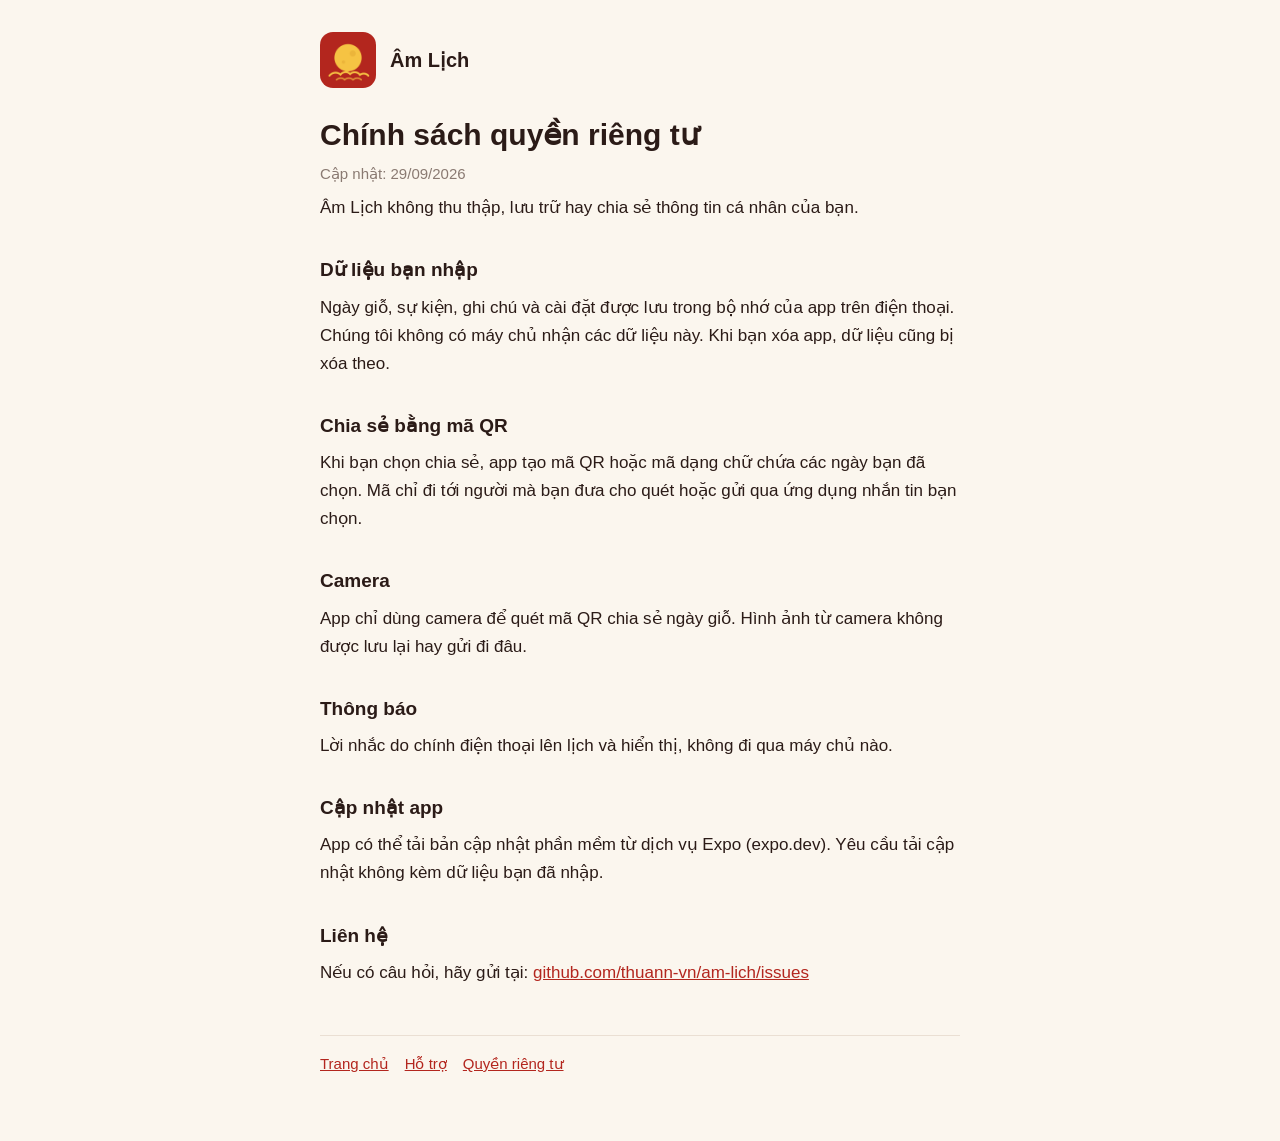
==== privacy.html @ d50131b9 "Trang hỗ trợ và chính sách quyền riêng tư của Âm Lịch Co-Authored-By: Claude Opus 5.5 <noreply@anthr" ====
<!doctype html>
<html lang="vi">
<head>
<meta charset="utf-8">
<meta name="viewport" content="width=device-width, initial-scale=1">
<title>Chính sách quyền riêng tư: Âm Lịch</title>
<link rel="icon" href="icon.png">
<link rel="stylesheet" href="style.css">
</head>
<body>
<main>
<header><img src="icon.png" alt=""><a href="./">Âm Lịch</a></header>
<h1>Chính sách quyền riêng tư</h1>
<p class="muted">Cập nhật: 29/09/2026</p>
<p>Âm Lịch không thu thập, lưu trữ hay chia sẻ thông tin cá nhân của bạn.</p>

<h2>Dữ liệu bạn nhập</h2>
<p>Ngày giỗ, sự kiện, ghi chú và cài đặt được lưu trong bộ nhớ của app trên điện thoại. Chúng tôi không có máy chủ nhận các dữ liệu này. Khi bạn xóa app, dữ liệu cũng bị xóa theo.</p>

<h2>Chia sẻ bằng mã QR</h2>
<p>Khi bạn chọn chia sẻ, app tạo mã QR hoặc mã dạng chữ chứa các ngày bạn đã chọn. Mã chỉ đi tới người mà bạn đưa cho quét hoặc gửi qua ứng dụng nhắn tin bạn chọn.</p>

<h2>Camera</h2>
<p>App chỉ dùng camera để quét mã QR chia sẻ ngày giỗ. Hình ảnh từ camera không được lưu lại hay gửi đi đâu.</p>

<h2>Thông báo</h2>
<p>Lời nhắc do chính điện thoại lên lịch và hiển thị, không đi qua máy chủ nào.</p>

<h2>Cập nhật app</h2>
<p>App có thể tải bản cập nhật phần mềm từ dịch vụ Expo (expo.dev). Yêu cầu tải cập nhật không kèm dữ liệu bạn đã nhập.</p>

<h2>Liên hệ</h2>
<p>Nếu có câu hỏi, hãy gửi tại: <a href="https://github.com/thuann-vn/am-lich/issues">github.com/thuann-vn/am-lich/issues</a></p>
<footer><a href="./">Trang chủ</a><a href="support.html">Hỗ trợ</a><a href="privacy.html">Quyền riêng tư</a></footer>
</main>
</body>
</html>
---- style.css ----
:root { --bg: #FBF6EE; --card: #FFFFFF; --primary: #B3261E; --text: #2B1B17; --muted: #8A7A72; --border: #EADFD3; }
* { box-sizing: border-box; }
body {
  margin: 0; background: var(--bg); color: var(--text);
  font: 17px/1.65 -apple-system, BlinkMacSystemFont, "Segoe UI", Roboto, "Helvetica Neue", Arial, sans-serif;
}
main { max-width: 680px; margin: 0 auto; padding: 32px 20px 64px; }
header { display: flex; align-items: center; gap: 14px; margin-bottom: 28px; }
header img { width: 56px; height: 56px; border-radius: 13px; }
header a { color: var(--text); text-decoration: none; font-weight: 700; font-size: 20px; }
h1 { font-size: 30px; line-height: 1.25; margin: 0 0 6px; }
h2 { font-size: 19px; margin: 32px 0 6px; }
p { margin: 8px 0; }
a { color: var(--primary); }
.muted { color: var(--muted); font-size: 15px; }
.card { background: var(--card); border: 1px solid var(--border); border-radius: 20px; padding: 6px 20px 14px; margin-top: 20px; }
.links { display: flex; gap: 12px; flex-wrap: wrap; margin-top: 24px; }
.links a { background: var(--primary); color: #fff; text-decoration: none; font-weight: 600; padding: 12px 20px; border-radius: 14px; }
.links a.ghost { background: #FBE9E7; color: var(--primary); }
footer { margin-top: 48px; padding-top: 16px; border-top: 1px solid var(--border); font-size: 15px; color: var(--muted); }
footer a { margin-right: 16px; }
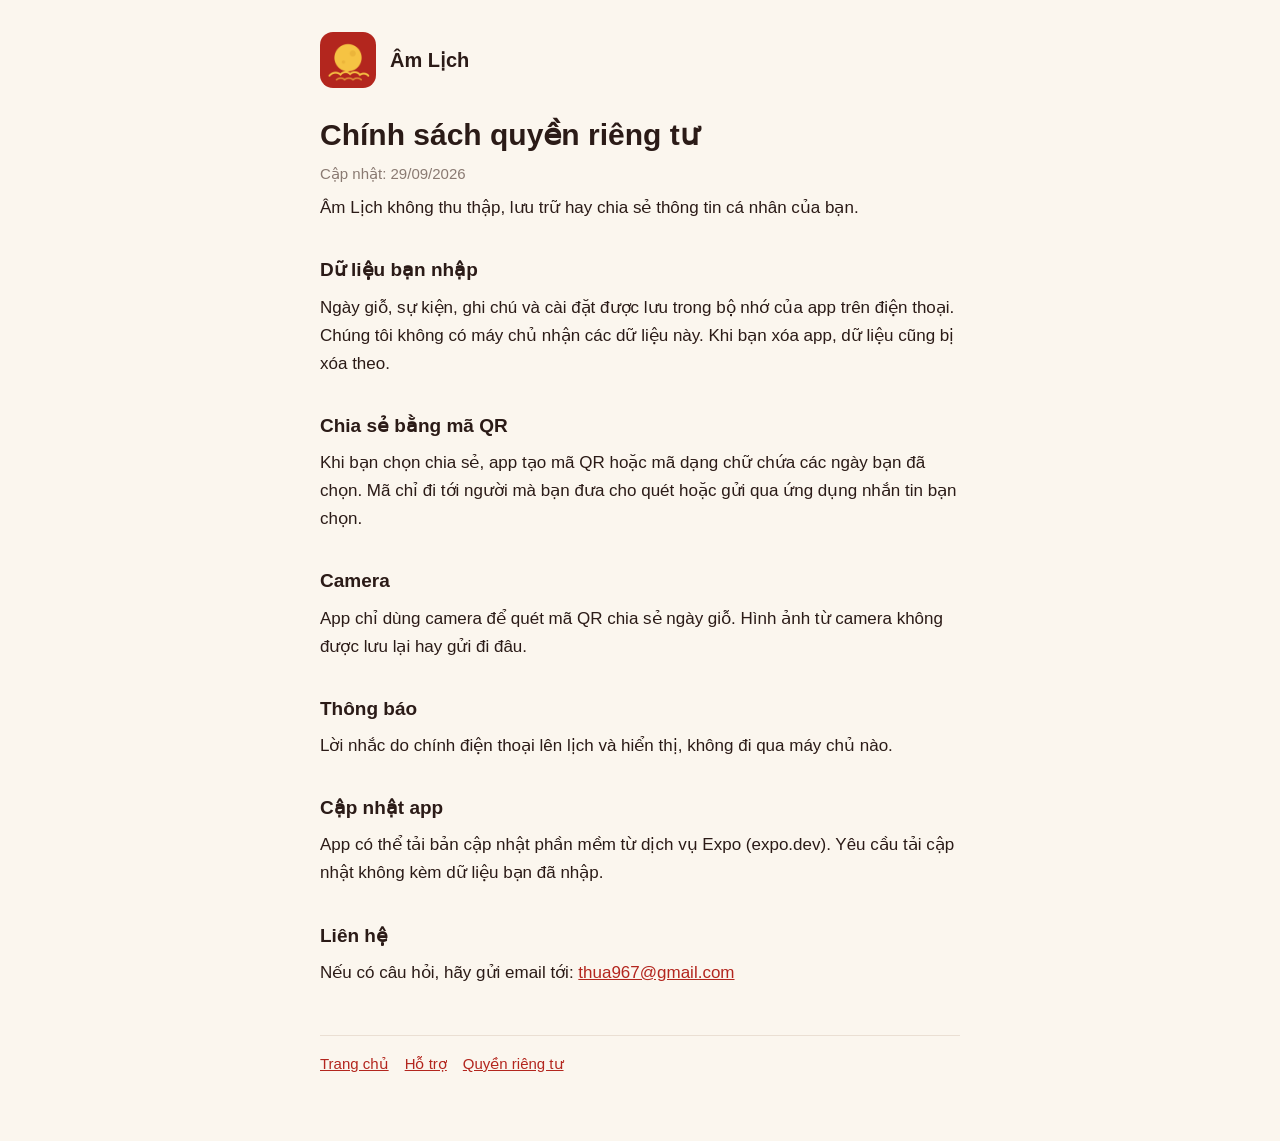
==== commit abd3a285: "Thêm email liên hệ Co-Authored-By: Claude Opus 5.5 <noreply@anthropic.com>" ====
--- a/privacy.html
+++ b/privacy.html
@@ -30,7 +30,7 @@
 <p>App có thể tải bản cập nhật phần mềm từ dịch vụ Expo (expo.dev). Yêu cầu tải cập nhật không kèm dữ liệu bạn đã nhập.</p>
 
 <h2>Liên hệ</h2>
-<p>Nếu có câu hỏi, hãy gửi tại: <a href="https://github.com/thuann-vn/am-lich/issues">github.com/thuann-vn/am-lich/issues</a></p>
+<p>Nếu có câu hỏi, hãy gửi email tới: <a href="mailto:thua967@gmail.com">thua967@gmail.com</a></p>
 <footer><a href="./">Trang chủ</a><a href="support.html">Hỗ trợ</a><a href="privacy.html">Quyền riêng tư</a></footer>
 </main>
 </body>
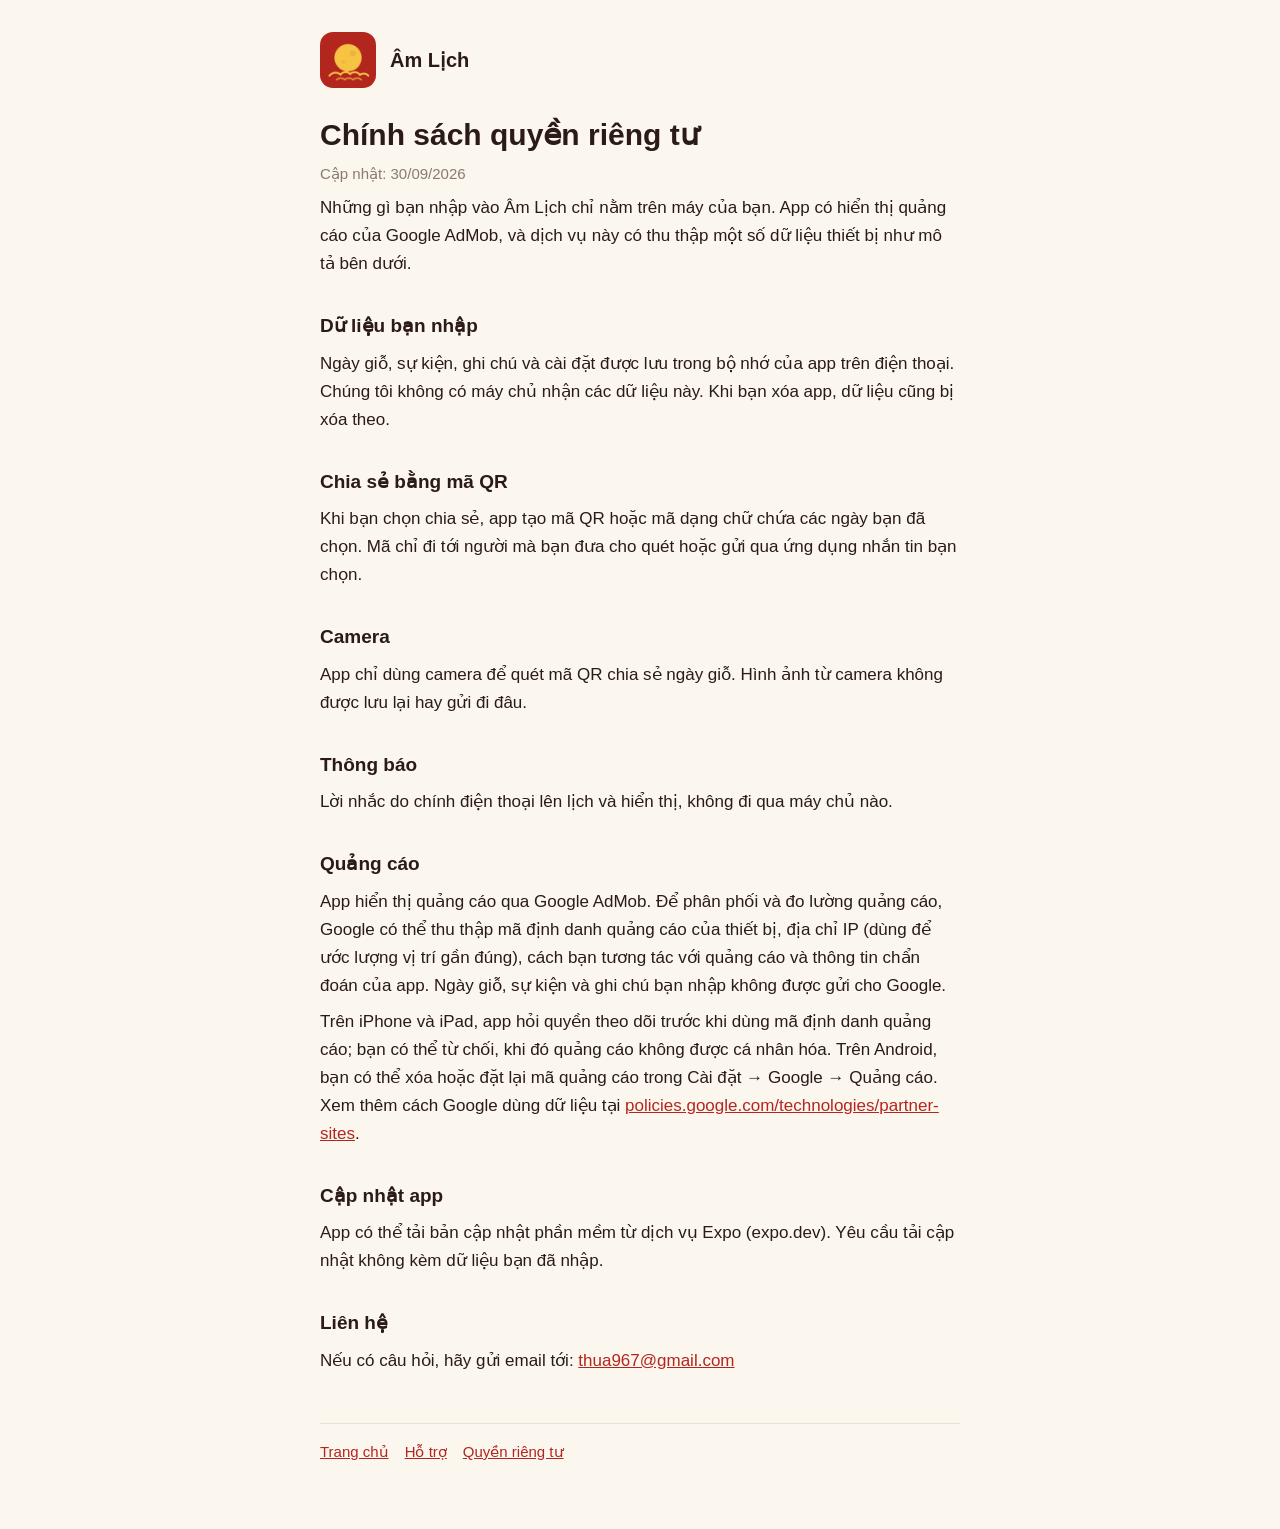
==== commit bad3174a: "Chính sách quyền riêng tư: thêm mục quảng cáo Co-Authored-By: Claude Opus 5.5 <noreply@anthropic.com" ====
--- a/privacy.html
+++ b/privacy.html
@@ -11,8 +11,8 @@
 <main>
 <header><img src="icon.png" alt=""><a href="./">Âm Lịch</a></header>
 <h1>Chính sách quyền riêng tư</h1>
-<p class="muted">Cập nhật: 29/09/2026</p>
-<p>Âm Lịch không thu thập, lưu trữ hay chia sẻ thông tin cá nhân của bạn.</p>
+<p class="muted">Cập nhật: 30/09/2026</p>
+<p>Những gì bạn nhập vào Âm Lịch chỉ nằm trên máy của bạn. App có hiển thị quảng cáo của Google AdMob, và dịch vụ này có thu thập một số dữ liệu thiết bị như mô tả bên dưới.</p>
 
 <h2>Dữ liệu bạn nhập</h2>
 <p>Ngày giỗ, sự kiện, ghi chú và cài đặt được lưu trong bộ nhớ của app trên điện thoại. Chúng tôi không có máy chủ nhận các dữ liệu này. Khi bạn xóa app, dữ liệu cũng bị xóa theo.</p>
@@ -26,6 +26,10 @@
 <h2>Thông báo</h2>
 <p>Lời nhắc do chính điện thoại lên lịch và hiển thị, không đi qua máy chủ nào.</p>
 
+<h2>Quảng cáo</h2>
+<p>App hiển thị quảng cáo qua Google AdMob. Để phân phối và đo lường quảng cáo, Google có thể thu thập mã định danh quảng cáo của thiết bị, địa chỉ IP (dùng để ước lượng vị trí gần đúng), cách bạn tương tác với quảng cáo và thông tin chẩn đoán của app. Ngày giỗ, sự kiện và ghi chú bạn nhập không được gửi cho Google.</p>
+<p>Trên iPhone và iPad, app hỏi quyền theo dõi trước khi dùng mã định danh quảng cáo; bạn có thể từ chối, khi đó quảng cáo không được cá nhân hóa. Trên Android, bạn có thể xóa hoặc đặt lại mã quảng cáo trong Cài đặt → Google → Quảng cáo. Xem thêm cách Google dùng dữ liệu tại <a href="https://policies.google.com/technologies/partner-sites">policies.google.com/technologies/partner-sites</a>.</p>
+
 <h2>Cập nhật app</h2>
 <p>App có thể tải bản cập nhật phần mềm từ dịch vụ Expo (expo.dev). Yêu cầu tải cập nhật không kèm dữ liệu bạn đã nhập.</p>
 
